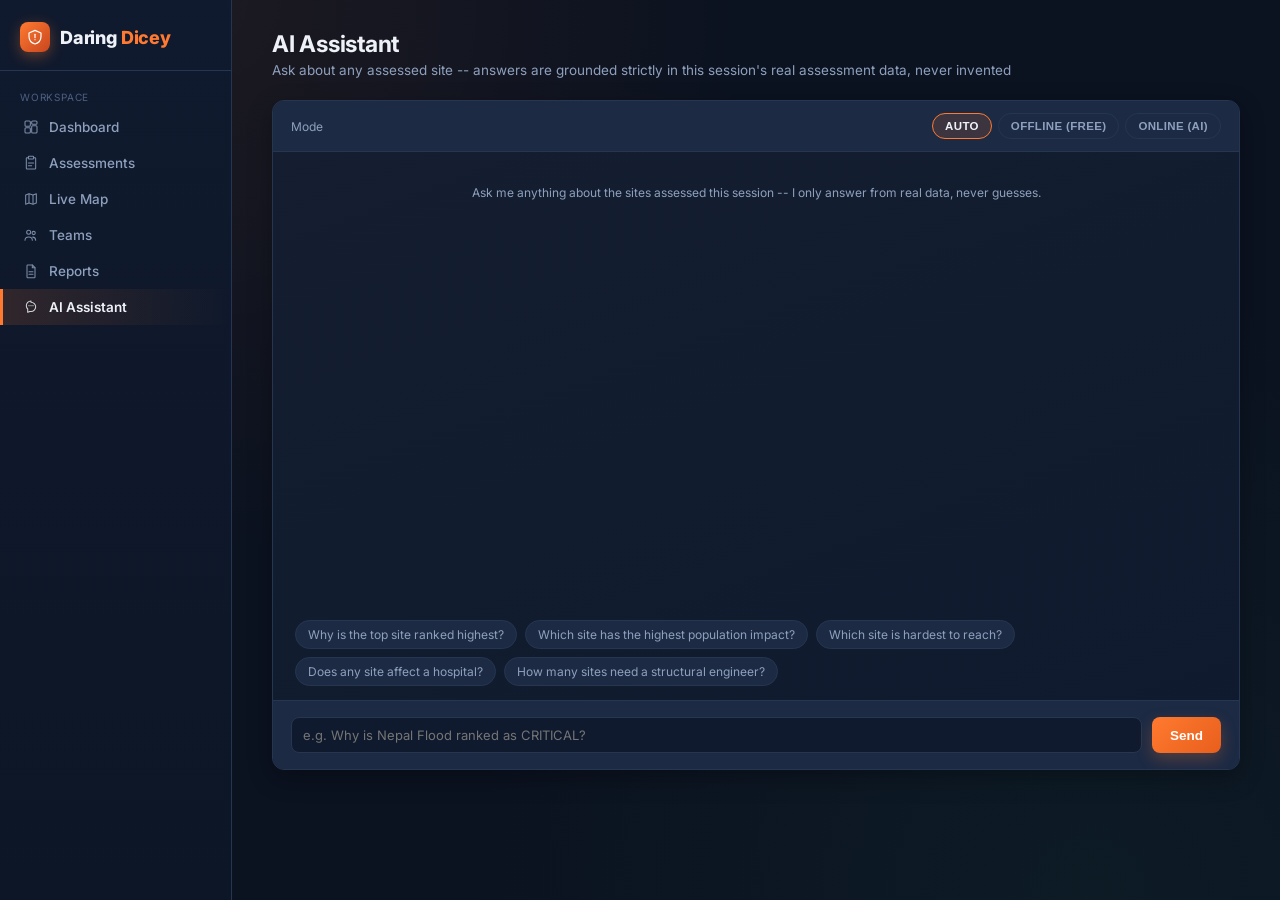
==== frontend/assistant.html @ 60b12856 "done" ====
<!DOCTYPE html>
<html lang="en">
<head>
<meta charset="UTF-8">
<title>AI Assistant -- Daring Dicey</title>
<link rel="preconnect" href="https://fonts.googleapis.com">
<link rel="preconnect" href="https://fonts.gstatic.com" crossorigin>
<link href="https://fonts.googleapis.com/css2?family=Inter:wght@400;500;600;700;800&display=swap" rel="stylesheet">
<link rel="stylesheet" href="css/style.css">
<style>
  .chat-shell {
    background: linear-gradient(160deg, var(--bg-panel), #101a2e);
    border: 1px solid var(--border);
    border-radius: var(--radius);
    box-shadow: var(--shadow);
    display: flex;
    flex-direction: column;
    height: calc(100vh - 230px);
    min-height: 420px;
    overflow: hidden;
  }
  .chat-toolbar {
    display: flex; align-items: center; justify-content: space-between;
    padding: 12px 18px; border-bottom: 1px solid var(--border);
    background: var(--bg-panel-light);
  }
  .chat-toolbar .modes { display: flex; gap: 6px; }
  .mode-btn {
    background: transparent; border: 1px solid var(--border); color: var(--text-secondary);
    padding: 6px 12px; font-size: 11.5px; font-weight: 700; text-transform: uppercase;
    letter-spacing: 0.03em; border-radius: 20px; cursor: pointer; box-shadow: none;
  }
  .mode-btn:hover { transform: none; box-shadow: none; border-color: #3a4c6e; }
  .mode-btn.active { background: rgba(255, 122, 48, 0.14); border-color: var(--accent-orange); color: var(--text-primary); }
  .chat-log {
    flex: 1; overflow-y: auto; padding: 20px 22px; display: flex; flex-direction: column; gap: 14px;
  }
  .msg { max-width: 78%; padding: 12px 15px; border-radius: 12px; font-size: 13.5px; line-height: 1.5; }
  .msg.user { align-self: flex-end; background: linear-gradient(135deg, var(--accent-orange), #e85f1c); color: white; border-bottom-right-radius: 3px; }
  .msg.bot { align-self: flex-start; background: var(--bg-panel-light); border: 1px solid var(--border); border-bottom-left-radius: 3px; }
  .msg.bot .meta { margin-top: 8px; padding-top: 8px; border-top: 1px solid var(--border); font-size: 11px; color: var(--text-secondary); }
  .msg.bot .meta .tag { display: inline-block; background: rgba(255,255,255,0.04); border: 1px solid var(--border); border-radius: 12px; padding: 2px 8px; margin: 3px 4px 0 0; }
  .msg.system { align-self: center; color: var(--text-secondary); font-size: 12px; text-align: center; max-width: 90%; }
  .chat-suggestions { display: flex; flex-wrap: wrap; gap: 8px; padding: 0 22px 14px 22px; }
  .suggestion-chip {
    background: var(--bg-panel-light); border: 1px solid var(--border); color: var(--text-secondary);
    padding: 6px 12px; border-radius: 20px; font-size: 12px; cursor: pointer; transition: border-color .15s ease, color .15s ease;
  }
  .suggestion-chip:hover { border-color: var(--accent-orange); color: var(--text-primary); }
  .chat-input-row { display: flex; gap: 10px; padding: 16px 18px; border-top: 1px solid var(--border); background: var(--bg-panel-light); }
  .chat-input-row input { flex: 1; margin: 0; }
  .chat-input-row button { flex-shrink: 0; margin: 0; }
  .typing-dots span { display: inline-block; width: 6px; height: 6px; border-radius: 50%; background: var(--text-secondary); margin-right: 3px; animation: blink 1.2s infinite ease-in-out; }
  .typing-dots span:nth-child(2) { animation-delay: 0.2s; }
  .typing-dots span:nth-child(3) { animation-delay: 0.4s; }
  @keyframes blink { 0%, 80%, 100% { opacity: 0.25; } 40% { opacity: 1; } }
</style>
</head>
<body>
  <div class="sidebar">
    <div class="brand"><div class="logo-icon"><svg viewBox="0 0 24 24" fill="none" xmlns="http://www.w3.org/2000/svg"><path d="M12 2L3 6V11C3 16.5 6.8 21.2 12 22.5C17.2 21.2 21 16.5 21 11V6L12 2Z" stroke="white" stroke-width="1.8" stroke-linejoin="round"/><path d="M12 8V13" stroke="white" stroke-width="1.8" stroke-linecap="round"/><circle cx="12" cy="16" r="0.9" fill="white"/></svg></div><div>Daring <span>Dicey</span></div></div>
    <div class="nav-section-label">Workspace</div>
    <a href="dashboard.html"><svg class="nav-icon" viewBox="0 0 24 24" fill="none" xmlns="http://www.w3.org/2000/svg"><rect x="3" y="3" width="8" height="8" rx="1.5" stroke="currentColor" stroke-width="1.6"/><rect x="13" y="3" width="8" height="5" rx="1.5" stroke="currentColor" stroke-width="1.6"/><rect x="13" y="10" width="8" height="11" rx="1.5" stroke="currentColor" stroke-width="1.6"/><rect x="3" y="13" width="8" height="8" rx="1.5" stroke="currentColor" stroke-width="1.6"/></svg><span>Dashboard</span></a>
    <a href="assessment.html"><svg class="nav-icon" viewBox="0 0 24 24" fill="none" xmlns="http://www.w3.org/2000/svg"><path d="M9 4H6a1 1 0 00-1 1v15a1 1 0 001 1h12a1 1 0 001-1V5a1 1 0 00-1-1h-3" stroke="currentColor" stroke-width="1.6"/><rect x="8" y="2" width="8" height="4" rx="1" stroke="currentColor" stroke-width="1.6"/><path d="M8 12h8M8 16h5" stroke="currentColor" stroke-width="1.6" stroke-linecap="round"/></svg><span>Assessments</span></a>
    <a href="map.html"><svg class="nav-icon" viewBox="0 0 24 24" fill="none" xmlns="http://www.w3.org/2000/svg"><path d="M9 4L4 6v14l5-2 6 2 5-2V4l-5 2-6-2z" stroke="currentColor" stroke-width="1.6" stroke-linejoin="round"/><path d="M9 4v14M15 6v14" stroke="currentColor" stroke-width="1.6"/></svg><span>Live Map</span></a>
    <a href="teams.html"><svg class="nav-icon" viewBox="0 0 24 24" fill="none" xmlns="http://www.w3.org/2000/svg"><circle cx="8.5" cy="8" r="3" stroke="currentColor" stroke-width="1.6"/><circle cx="16" cy="9" r="2.4" stroke="currentColor" stroke-width="1.6"/><path d="M3 20c0-3 2.5-5 5.5-5S14 17 14 20" stroke="currentColor" stroke-width="1.6" stroke-linecap="round"/><path d="M14.5 15.2c2.4.2 4.5 2 4.5 4.8" stroke="currentColor" stroke-width="1.6" stroke-linecap="round"/></svg><span>Teams</span></a>
    <a href="reports.html"><svg class="nav-icon" viewBox="0 0 24 24" fill="none" xmlns="http://www.w3.org/2000/svg"><path d="M7 3h7l4 4v14a1 1 0 01-1 1H7a1 1 0 01-1-1V4a1 1 0 011-1z" stroke="currentColor" stroke-width="1.6" stroke-linejoin="round"/><path d="M14 3v4h4M9 13h6M9 17h6" stroke="currentColor" stroke-width="1.6" stroke-linecap="round"/></svg><span>Reports</span></a>
    <a href="assistant.html" class="active"><svg class="nav-icon" viewBox="0 0 24 24" fill="none" xmlns="http://www.w3.org/2000/svg"><path d="M12 3a7 7 0 00-7 7c0 2 .8 3.7 2.1 5L7 20l3.2-1.4c.6.13 1.2.2 1.8.2a7 7 0 000-14z" stroke="currentColor" stroke-width="1.6" stroke-linejoin="round"/><circle cx="9" cy="10" r="0.9" fill="currentColor"/><circle cx="12" cy="10" r="0.9" fill="currentColor"/><circle cx="15" cy="10" r="0.9" fill="currentColor"/></svg><span>AI Assistant</span></a>
  </div>

  <div class="main">
    <div id="statusBanner" class="demo-banner" style="display:none;"></div>
    <h1>AI Assistant</h1>
    <div class="subtitle">Ask about any assessed site -- answers are grounded strictly in this session's real assessment data, never invented</div>

    <div class="chat-shell">
      <div class="chat-toolbar">
        <div style="font-size:12px; color:var(--text-secondary);">Mode</div>
        <div class="modes" id="modeButtons">
          <button type="button" class="mode-btn active" data-mode="auto">Auto</button>
          <button type="button" class="mode-btn" data-mode="offline">Offline (free)</button>
          <button type="button" class="mode-btn" data-mode="online">Online (AI)</button>
        </div>
      </div>
      <div class="chat-log" id="chatLog"></div>
      <div class="chat-suggestions" id="chatSuggestions"></div>
      <div class="chat-input-row">
        <input type="text" id="chatInput" placeholder="e.g. Why is Nepal Flood ranked as CRITICAL?">
        <button id="chatSendBtn">Send</button>
      </div>
    </div>
  </div>

  <script src="js/chat.js"></script>
</body>
</html>
---- frontend/css/style.css ----
:root {
  --bg-dark: #0b1220;
  --bg-panel: #141e30;
  --bg-panel-light: #1c2a44;
  --border: #263650;
  --text-primary: #eef2f8;
  --text-secondary: #8ea0bd;
  --accent-orange: #ff7a30;
  --accent-orange-light: #ff9a5c;
  --critical: #ef4b52;
  --high: #ff9f1c;
  --medium: #f0c93a;
  --low: #34c98f;
  --radius: 12px;
  --shadow: 0 8px 24px rgba(0, 0, 0, 0.28);
}

* { box-sizing: border-box; }

html { scroll-behavior: smooth; }

body {
  margin: 0;
  font-family: "Inter", -apple-system, "Segoe UI", Roboto, Arial, sans-serif;
  background:
    radial-gradient(circle at 15% 0%, rgba(255, 122, 48, 0.07), transparent 40%),
    radial-gradient(circle at 85% 100%, rgba(52, 201, 143, 0.05), transparent 45%),
    var(--bg-dark);
  color: var(--text-primary);
  display: flex;
  min-height: 100vh;
  -webkit-font-smoothing: antialiased;
}

/* ---------------- Sidebar ---------------- */

.sidebar {
  width: 232px;
  background: linear-gradient(180deg, #101a2e 0%, #0d1626 100%);
  border-right: 1px solid var(--border);
  padding: 22px 0 24px 0;
  flex-shrink: 0;
  position: sticky;
  top: 0;
  height: 100vh;
  overflow-y: auto;
}

.sidebar .brand {
  display: flex;
  align-items: center;
  gap: 10px;
  padding: 0 20px 18px 20px;
  font-weight: 800;
  font-size: 18px;
  letter-spacing: -0.01em;
  border-bottom: 1px solid var(--border);
  margin-bottom: 14px;
}

.sidebar .brand .logo-icon {
  width: 30px;
  height: 30px;
  flex-shrink: 0;
  border-radius: 8px;
  background: linear-gradient(135deg, var(--accent-orange), #c8461f);
  display: flex;
  align-items: center;
  justify-content: center;
  box-shadow: 0 4px 14px rgba(255, 122, 48, 0.35);
}

.sidebar .brand .logo-icon svg { width: 16px; height: 16px; }

.sidebar .brand span { color: var(--accent-orange); }

.sidebar .nav-section-label {
  font-size: 10px;
  text-transform: uppercase;
  letter-spacing: 0.08em;
  color: #4d5f80;
  padding: 6px 20px;
  margin-top: 4px;
}

.sidebar a {
  display: flex;
  align-items: center;
  gap: 10px;
  padding: 10px 20px;
  color: var(--text-secondary);
  text-decoration: none;
  font-size: 13.5px;
  font-weight: 500;
  border-left: 3px solid transparent;
  transition: background 0.15s ease, color 0.15s ease;
}

.sidebar a .nav-icon { width: 16px; height: 16px; flex-shrink: 0; opacity: 0.85; }

.sidebar a:hover {
  color: var(--text-primary);
  background: rgba(255, 255, 255, 0.03);
}

.sidebar a.active {
  color: var(--text-primary);
  background: linear-gradient(90deg, rgba(255, 122, 48, 0.14), transparent);
  border-left-color: var(--accent-orange);
  font-weight: 600;
}

/* ---------------- Main area ---------------- */

.main {
  flex: 1;
  padding: 30px 40px 60px 40px;
  max-width: 1240px;
}

h1 { font-size: 23px; margin: 0 0 4px 0; font-weight: 700; letter-spacing: -0.01em; }
.subtitle { color: var(--text-secondary); font-size: 13.5px; margin-bottom: 22px; }

.cards {
  display: grid;
  grid-template-columns: repeat(auto-fit, minmax(160px, 1fr));
  gap: 14px;
  margin-bottom: 28px;
}

.card {
  background: linear-gradient(160deg, var(--bg-panel), #101a2e);
  border: 1px solid var(--border);
  border-radius: var(--radius);
  padding: 18px 18px 16px 18px;
  box-shadow: var(--shadow);
  transition: transform 0.15s ease, border-color 0.15s ease;
  position: relative;
  overflow: hidden;
}

.card::before {
  content: "";
  position: absolute;
  top: 0; left: 0; right: 0;
  height: 3px;
  background: var(--accent-orange);
  opacity: 0.7;
}

.card:hover { transform: translateY(-2px); border-color: #3a4c6e; }

.card .label { font-size: 11.5px; color: var(--text-secondary); text-transform: uppercase; letter-spacing: .06em; font-weight: 600; }
.card .value { font-size: 30px; font-weight: 800; margin-top: 8px; letter-spacing: -0.01em; }

.panel {
  background: linear-gradient(160deg, var(--bg-panel), #101a2e);
  border: 1px solid var(--border);
  border-radius: var(--radius);
  padding: 22px;
  margin-bottom: 24px;
  box-shadow: var(--shadow);
}

.panel h2 {
  font-size: 13px; margin: 0 0 16px 0; color: var(--text-secondary);
  text-transform: uppercase; letter-spacing: .06em; font-weight: 700;
  display: flex; align-items: center; gap: 8px;
}

table { width: 100%; border-collapse: collapse; font-size: 13px; }
th {
  text-align: left; color: var(--text-secondary); font-weight: 600;
  padding: 10px 12px; border-bottom: 1px solid var(--border);
  font-size: 11.5px; text-transform: uppercase; letter-spacing: .03em;
}
td { padding: 11px 12px; border-bottom: 1px solid #1c2740; }
tr:hover td { background: rgba(255, 255, 255, 0.02); }

.badge {
  padding: 4px 12px; border-radius: 20px; font-size: 10.5px; font-weight: 800;
  color: #0b1220; display: inline-block; letter-spacing: 0.03em;
}
.badge.CRITICAL { background: var(--critical); color: white; box-shadow: 0 0 0 3px rgba(239, 75, 82, 0.18); }
.badge.HIGH { background: var(--high); box-shadow: 0 0 0 3px rgba(255, 159, 28, 0.16); }
.badge.MEDIUM { background: var(--medium); }
.badge.LOW { background: var(--low); }

button, .btn {
  background: linear-gradient(135deg, var(--accent-orange), #e85f1c);
  color: white;
  border: none;
  padding: 10px 18px;
  border-radius: 8px;
  font-size: 13.5px;
  font-weight: 700;
  cursor: pointer;
  box-shadow: 0 6px 16px rgba(255, 122, 48, 0.25);
  transition: transform 0.1s ease, box-shadow 0.15s ease, opacity 0.15s ease;
}
button:hover, .btn:hover { transform: translateY(-1px); box-shadow: 0 8px 20px rgba(255, 122, 48, 0.32); }
button:active, .btn:active { transform: translateY(0); }
button.secondary {
  background: var(--bg-panel-light); border: 1px solid var(--border); color: var(--text-primary);
  box-shadow: none;
}
button.secondary:hover { border-color: #3a4c6e; box-shadow: none; }

input, select, textarea {
  background: #101a2e;
  border: 1px solid var(--border);
  color: var(--text-primary);
  padding: 9px 11px;
  border-radius: 8px;
  font-size: 13px;
  width: 100%;
  transition: border-color 0.15s ease;
  font-family: inherit;
}
input:focus, select:focus, textarea:focus {
  outline: none; border-color: var(--accent-orange);
  box-shadow: 0 0 0 3px rgba(255, 122, 48, 0.15);
}

label { font-size: 11.5px; color: var(--text-secondary); display: block; margin-bottom: 5px; margin-top: 14px; font-weight: 600; text-transform: uppercase; letter-spacing: 0.03em; }

.form-grid { display: grid; grid-template-columns: 1fr 1fr; gap: 0 18px; }

.demo-banner {
  background: linear-gradient(90deg, rgba(255, 197, 66, 0.14), rgba(255, 197, 66, 0.04));
  border: 1px solid rgba(255, 197, 66, 0.3);
  color: #ffce6b;
  padding: 9px 16px;
  border-radius: 8px;
  font-size: 12px;
  font-weight: 600;
  margin-bottom: 20px;
  display: inline-flex;
  align-items: center;
  gap: 8px;
}
.demo-banner::before { content: "\25CF"; font-size: 9px; color: #ffce6b; }

.bar-row { display: flex; align-items: center; gap: 10px; margin-bottom: 8px; font-size: 12.5px; }
.bar-row .bar-label { width: 190px; color: var(--text-secondary); flex-shrink: 0; }
.bar-track { flex: 1; background: #101a2e; border-radius: 5px; height: 15px; overflow: hidden; border: 1px solid var(--border); }
.bar-fill {
  background: linear-gradient(90deg, var(--accent-orange), var(--accent-orange-light));
  height: 100%; border-radius: 5px 0 0 5px;
  transition: width 0.4s ease;
}
.bar-value { width: 44px; text-align: right; flex-shrink: 0; font-weight: 700; }

#uploadDrop {
  border: 2px dashed var(--border);
  border-radius: var(--radius);
  padding: 44px;
  text-align: center;
  color: var(--text-secondary);
  cursor: pointer;
  transition: border-color 0.15s ease, background 0.15s ease;
  background: rgba(255, 255, 255, 0.01);
}
#uploadDrop:hover { border-color: #3a4c6e; }
#uploadDrop.dragover { border-color: var(--accent-orange); color: var(--text-primary); background: rgba(255, 122, 48, 0.05); }

.status-pill {
  display: inline-flex; align-items: center; gap: 6px;
  font-size: 11px; font-weight: 700; padding: 4px 10px; border-radius: 20px;
  text-transform: uppercase; letter-spacing: 0.04em;
}
.status-pill.mock { background: rgba(255, 197, 66, 0.12); color: #ffce6b; border: 1px solid rgba(255, 197, 66, 0.3); }
.status-pill.live { background: rgba(52, 201, 143, 0.12); color: var(--low); border: 1px solid rgba(52, 201, 143, 0.3); }

::-webkit-scrollbar { width: 10px; height: 10px; }
::-webkit-scrollbar-track { background: transparent; }
::-webkit-scrollbar-thumb { background: #263650; border-radius: 6px; }
::-webkit-scrollbar-thumb:hover { background: #33456a; }

@media (max-width: 860px) {
  body { flex-direction: column; }
  .sidebar { width: 100%; height: auto; position: relative; }
  .main { padding: 22px; }
}
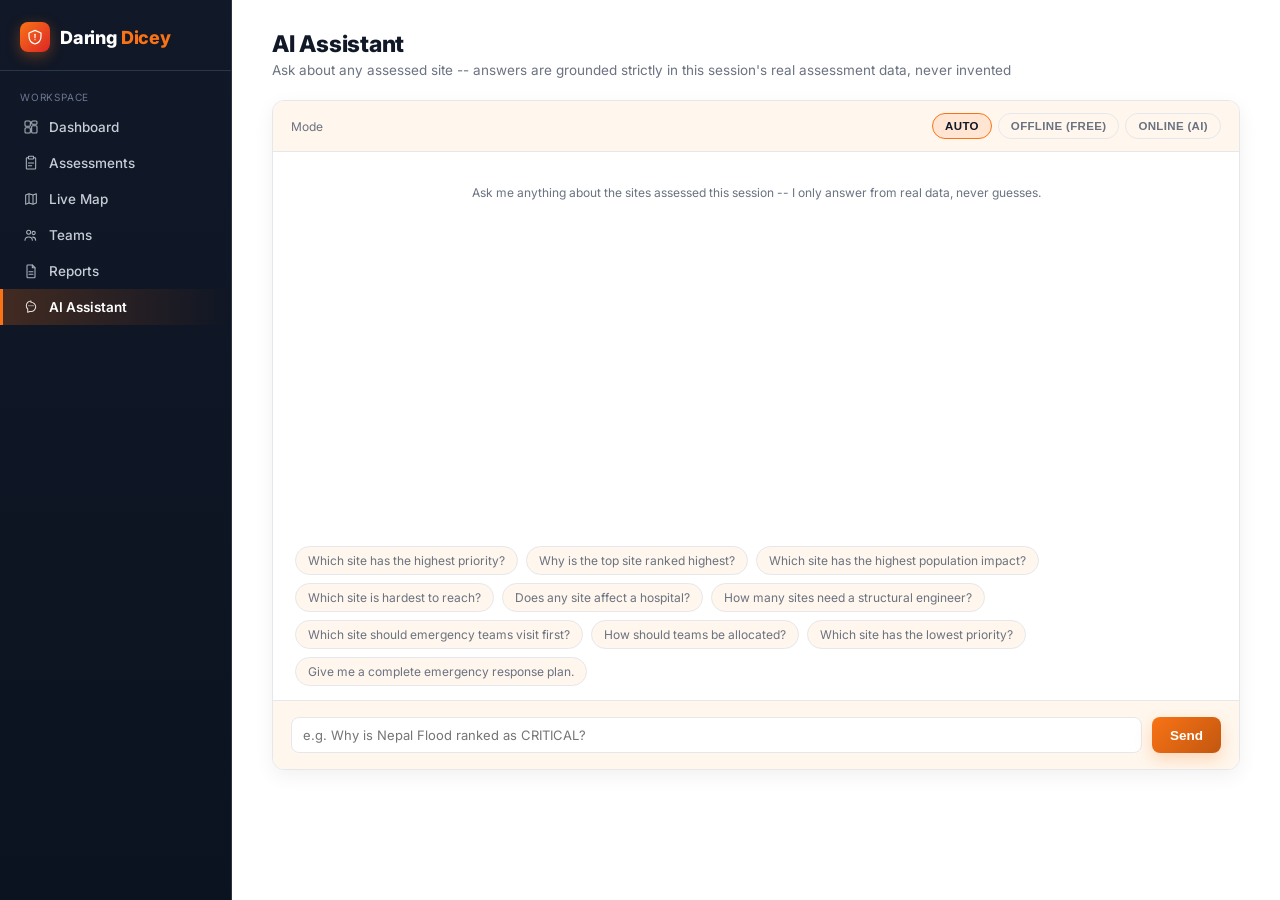
==== commit b59e1c9d: "6th commit" ====
--- a/frontend/assistant.html
+++ b/frontend/assistant.html
@@ -9,7 +9,7 @@
 <link rel="stylesheet" href="css/style.css">
 <style>
   .chat-shell {
-    background: linear-gradient(160deg, var(--bg-panel), #101a2e);
+    background: var(--bg-panel);
     border: 1px solid var(--border);
     border-radius: var(--radius);
     box-shadow: var(--shadow);
@@ -30,16 +30,16 @@
     padding: 6px 12px; font-size: 11.5px; font-weight: 700; text-transform: uppercase;
     letter-spacing: 0.03em; border-radius: 20px; cursor: pointer; box-shadow: none;
   }
-  .mode-btn:hover { transform: none; box-shadow: none; border-color: #3a4c6e; }
+  .mode-btn:hover { transform: none; box-shadow: none; border-color: var(--accent-orange-light); }
   .mode-btn.active { background: rgba(255, 122, 48, 0.14); border-color: var(--accent-orange); color: var(--text-primary); }
   .chat-log {
     flex: 1; overflow-y: auto; padding: 20px 22px; display: flex; flex-direction: column; gap: 14px;
   }
   .msg { max-width: 78%; padding: 12px 15px; border-radius: 12px; font-size: 13.5px; line-height: 1.5; }
-  .msg.user { align-self: flex-end; background: linear-gradient(135deg, var(--accent-orange), #e85f1c); color: white; border-bottom-right-radius: 3px; }
-  .msg.bot { align-self: flex-start; background: var(--bg-panel-light); border: 1px solid var(--border); border-bottom-left-radius: 3px; }
+  .msg.user { align-self: flex-end; background: linear-gradient(135deg, var(--accent-orange), var(--accent-orange-dark)); color: white; border-bottom-right-radius: 3px; }
+  .msg.bot { align-self: flex-start; background: var(--bg-page-tint); border: 1px solid var(--border); border-bottom-left-radius: 3px; color: var(--text-primary); }
   .msg.bot .meta { margin-top: 8px; padding-top: 8px; border-top: 1px solid var(--border); font-size: 11px; color: var(--text-secondary); }
-  .msg.bot .meta .tag { display: inline-block; background: rgba(255,255,255,0.04); border: 1px solid var(--border); border-radius: 12px; padding: 2px 8px; margin: 3px 4px 0 0; }
+  .msg.bot .meta .tag { display: inline-block; background: #FFFFFF; border: 1px solid var(--border); border-radius: 12px; padding: 2px 8px; margin: 3px 4px 0 0; }
   .msg.system { align-self: center; color: var(--text-secondary); font-size: 12px; text-align: center; max-width: 90%; }
   .chat-suggestions { display: flex; flex-wrap: wrap; gap: 8px; padding: 0 22px 14px 22px; }
   .suggestion-chip {
--- a/frontend/css/style.css
+++ b/frontend/css/style.css
@@ -1,18 +1,38 @@
 :root {
-  --bg-dark: #0b1220;
-  --bg-panel: #141e30;
-  --bg-panel-light: #1c2a44;
-  --border: #263650;
-  --text-primary: #eef2f8;
-  --text-secondary: #8ea0bd;
-  --accent-orange: #ff7a30;
-  --accent-orange-light: #ff9a5c;
-  --critical: #ef4b52;
-  --high: #ff9f1c;
-  --medium: #f0c93a;
-  --low: #34c98f;
+  /* -------- Daring Dicey palette: white + orange + red -------- */
+  /* ~70% white/light background, ~15% dark nav/text, ~10% orange,
+     ~5% red/status colors -- see project design spec. */
+  --bg-page: #FFFFFF;
+  --bg-page-tint: #FFF7ED;      /* very light orange, secondary background */
+  --bg-panel: #FFFFFF;          /* cards */
+  --bg-panel-soft: #FFF9F2;
+  --bg-input: #FFFFFF;
+  --border: #E5E7EB;
+  --border-soft: #F0E4D8;
+
+  --text-primary: #111827;      /* near-black headings/important text */
+  --text-secondary: #6B7280;    /* gray secondary info */
+
+  --accent-orange: #F97316;
+  --accent-orange-dark: #C2570F;
+  --accent-orange-light: #FDBA74;
+
+  --critical: #DC2626;          /* red */
+  --critical-dark: #991B1B;     /* dark red */
+  --high: #F97316;              /* orange-red for high */
+  --medium: #F59E0B;            /* orange for medium */
+  --low: #16A34A;               /* green for low/safe */
+
+  --bg-panel-light: #FFF7ED;    /* legacy alias, used by page-level <style> blocks -- light orange tint, not dark navy */
+  --nav-bg: #111827;            /* dark charcoal navigation */
+  --nav-bg-soft: #1F2937;
+  --nav-border: #2A3546;
+  --nav-text: #C7CDD8;
+  --nav-text-active: #FFFFFF;
+
   --radius: 12px;
-  --shadow: 0 8px 24px rgba(0, 0, 0, 0.28);
+  --shadow: 0 6px 20px rgba(17, 24, 39, 0.06);
+  --shadow-hover: 0 10px 28px rgba(17, 24, 39, 0.10);
 }
 
 * { box-sizing: border-box; }
@@ -22,22 +42,19 @@
 body {
   margin: 0;
   font-family: "Inter", -apple-system, "Segoe UI", Roboto, Arial, sans-serif;
-  background:
-    radial-gradient(circle at 15% 0%, rgba(255, 122, 48, 0.07), transparent 40%),
-    radial-gradient(circle at 85% 100%, rgba(52, 201, 143, 0.05), transparent 45%),
-    var(--bg-dark);
+  background: var(--bg-page);
   color: var(--text-primary);
   display: flex;
   min-height: 100vh;
   -webkit-font-smoothing: antialiased;
 }
 
-/* ---------------- Sidebar ---------------- */
+/* ---------------- Sidebar (dark charcoal nav, orange active indicator) ---------------- */
 
 .sidebar {
   width: 232px;
-  background: linear-gradient(180deg, #101a2e 0%, #0d1626 100%);
-  border-right: 1px solid var(--border);
+  background: linear-gradient(180deg, var(--nav-bg) 0%, #0B1220 100%);
+  border-right: 1px solid var(--nav-border);
   padding: 22px 0 24px 0;
   flex-shrink: 0;
   position: sticky;
@@ -54,8 +71,9 @@
   font-weight: 800;
   font-size: 18px;
   letter-spacing: -0.01em;
-  border-bottom: 1px solid var(--border);
+  border-bottom: 1px solid var(--nav-border);
   margin-bottom: 14px;
+  color: var(--nav-text-active);
 }
 
 .sidebar .brand .logo-icon {
@@ -63,11 +81,11 @@
   height: 30px;
   flex-shrink: 0;
   border-radius: 8px;
-  background: linear-gradient(135deg, var(--accent-orange), #c8461f);
+  background: linear-gradient(135deg, var(--accent-orange), var(--critical));
   display: flex;
   align-items: center;
   justify-content: center;
-  box-shadow: 0 4px 14px rgba(255, 122, 48, 0.35);
+  box-shadow: 0 4px 14px rgba(249, 115, 22, 0.35);
 }
 
 .sidebar .brand .logo-icon svg { width: 16px; height: 16px; }
@@ -78,7 +96,7 @@
   font-size: 10px;
   text-transform: uppercase;
   letter-spacing: 0.08em;
-  color: #4d5f80;
+  color: #6B7690;
   padding: 6px 20px;
   margin-top: 4px;
 }
@@ -88,7 +106,7 @@
   align-items: center;
   gap: 10px;
   padding: 10px 20px;
-  color: var(--text-secondary);
+  color: var(--nav-text);
   text-decoration: none;
   font-size: 13.5px;
   font-weight: 500;
@@ -99,26 +117,27 @@
 .sidebar a .nav-icon { width: 16px; height: 16px; flex-shrink: 0; opacity: 0.85; }
 
 .sidebar a:hover {
-  color: var(--text-primary);
-  background: rgba(255, 255, 255, 0.03);
+  color: var(--nav-text-active);
+  background: rgba(255, 255, 255, 0.05);
 }
 
 .sidebar a.active {
-  color: var(--text-primary);
-  background: linear-gradient(90deg, rgba(255, 122, 48, 0.14), transparent);
+  color: var(--nav-text-active);
+  background: linear-gradient(90deg, rgba(249, 115, 22, 0.22), transparent);
   border-left-color: var(--accent-orange);
   font-weight: 600;
 }
 
-/* ---------------- Main area ---------------- */
+/* ---------------- Main area (white background) ---------------- */
 
 .main {
   flex: 1;
   padding: 30px 40px 60px 40px;
   max-width: 1240px;
-}
-
-h1 { font-size: 23px; margin: 0 0 4px 0; font-weight: 700; letter-spacing: -0.01em; }
+  background: var(--bg-page);
+}
+
+h1 { font-size: 23px; margin: 0 0 4px 0; font-weight: 800; letter-spacing: -0.01em; color: var(--text-primary); }
 .subtitle { color: var(--text-secondary); font-size: 13.5px; margin-bottom: 22px; }
 
 .cards {
@@ -129,12 +148,12 @@
 }
 
 .card {
-  background: linear-gradient(160deg, var(--bg-panel), #101a2e);
+  background: var(--bg-panel);
   border: 1px solid var(--border);
   border-radius: var(--radius);
   padding: 18px 18px 16px 18px;
   box-shadow: var(--shadow);
-  transition: transform 0.15s ease, border-color 0.15s ease;
+  transition: transform 0.15s ease, border-color 0.15s ease, box-shadow 0.15s ease;
   position: relative;
   overflow: hidden;
 }
@@ -145,16 +164,25 @@
   top: 0; left: 0; right: 0;
   height: 3px;
   background: var(--accent-orange);
-  opacity: 0.7;
-}
-
-.card:hover { transform: translateY(-2px); border-color: #3a4c6e; }
-
-.card .label { font-size: 11.5px; color: var(--text-secondary); text-transform: uppercase; letter-spacing: .06em; font-weight: 600; }
-.card .value { font-size: 30px; font-weight: 800; margin-top: 8px; letter-spacing: -0.01em; }
+}
+
+.card:hover { transform: translateY(-2px); border-color: var(--accent-orange-light); box-shadow: var(--shadow-hover); }
+
+/* Risk-specific card accents -- e.g. the CRITICAL / HIGH stat cards on the
+   dashboard should read as red / orange at a glance, not all-orange. */
+.card.critical::before { background: var(--critical); }
+.card.high::before { background: var(--high); }
+.card.medium::before { background: var(--medium); }
+.card.low::before { background: var(--low); }
+.card.critical .value { color: var(--critical); }
+.card.high .value { color: var(--high); }
+.card.low .value { color: var(--low); }
+
+.card .label { font-size: 11.5px; color: var(--text-secondary); text-transform: uppercase; letter-spacing: .06em; font-weight: 700; }
+.card .value { font-size: 30px; font-weight: 800; margin-top: 8px; letter-spacing: -0.01em; color: var(--text-primary); }
 
 .panel {
-  background: linear-gradient(160deg, var(--bg-panel), #101a2e);
+  background: var(--bg-panel);
   border: 1px solid var(--border);
   border-radius: var(--radius);
   padding: 22px;
@@ -163,31 +191,32 @@
 }
 
 .panel h2 {
-  font-size: 13px; margin: 0 0 16px 0; color: var(--text-secondary);
-  text-transform: uppercase; letter-spacing: .06em; font-weight: 700;
+  font-size: 13px; margin: 0 0 16px 0; color: var(--text-primary);
+  text-transform: uppercase; letter-spacing: .06em; font-weight: 800;
   display: flex; align-items: center; gap: 8px;
 }
 
 table { width: 100%; border-collapse: collapse; font-size: 13px; }
 th {
-  text-align: left; color: var(--text-secondary); font-weight: 600;
+  text-align: left; color: var(--text-secondary); font-weight: 700;
   padding: 10px 12px; border-bottom: 1px solid var(--border);
   font-size: 11.5px; text-transform: uppercase; letter-spacing: .03em;
-}
-td { padding: 11px 12px; border-bottom: 1px solid #1c2740; }
-tr:hover td { background: rgba(255, 255, 255, 0.02); }
+  background: var(--bg-page-tint);
+}
+td { padding: 11px 12px; border-bottom: 1px solid var(--border); color: var(--text-primary); }
+tr:hover td { background: var(--bg-page-tint); }
 
 .badge {
   padding: 4px 12px; border-radius: 20px; font-size: 10.5px; font-weight: 800;
-  color: #0b1220; display: inline-block; letter-spacing: 0.03em;
-}
-.badge.CRITICAL { background: var(--critical); color: white; box-shadow: 0 0 0 3px rgba(239, 75, 82, 0.18); }
-.badge.HIGH { background: var(--high); box-shadow: 0 0 0 3px rgba(255, 159, 28, 0.16); }
-.badge.MEDIUM { background: var(--medium); }
-.badge.LOW { background: var(--low); }
+  color: white; display: inline-block; letter-spacing: 0.03em;
+}
+.badge.CRITICAL { background: var(--critical); box-shadow: 0 0 0 3px rgba(220, 38, 38, 0.15); }
+.badge.HIGH { background: var(--high); box-shadow: 0 0 0 3px rgba(249, 115, 22, 0.14); }
+.badge.MEDIUM { background: var(--medium); box-shadow: 0 0 0 3px rgba(245, 158, 11, 0.14); }
+.badge.LOW { background: var(--low); box-shadow: 0 0 0 3px rgba(22, 163, 74, 0.14); }
 
 button, .btn {
-  background: linear-gradient(135deg, var(--accent-orange), #e85f1c);
+  background: linear-gradient(135deg, var(--accent-orange), var(--accent-orange-dark));
   color: white;
   border: none;
   padding: 10px 18px;
@@ -195,19 +224,23 @@
   font-size: 13.5px;
   font-weight: 700;
   cursor: pointer;
-  box-shadow: 0 6px 16px rgba(255, 122, 48, 0.25);
+  box-shadow: 0 6px 16px rgba(249, 115, 22, 0.25);
   transition: transform 0.1s ease, box-shadow 0.15s ease, opacity 0.15s ease;
 }
-button:hover, .btn:hover { transform: translateY(-1px); box-shadow: 0 8px 20px rgba(255, 122, 48, 0.32); }
+button:hover, .btn:hover { transform: translateY(-1px); box-shadow: 0 8px 20px rgba(249, 115, 22, 0.32); }
 button:active, .btn:active { transform: translateY(0); }
 button.secondary {
-  background: var(--bg-panel-light); border: 1px solid var(--border); color: var(--text-primary);
+  background: var(--bg-panel); border: 1px solid var(--border); color: var(--text-primary);
   box-shadow: none;
 }
-button.secondary:hover { border-color: #3a4c6e; box-shadow: none; }
+button.secondary:hover { border-color: var(--accent-orange-light); box-shadow: none; }
+button.danger {
+  background: linear-gradient(135deg, var(--critical), var(--critical-dark));
+  box-shadow: 0 6px 16px rgba(220, 38, 38, 0.25);
+}
 
 input, select, textarea {
-  background: #101a2e;
+  background: var(--bg-input);
   border: 1px solid var(--border);
   color: var(--text-primary);
   padding: 9px 11px;
@@ -219,37 +252,42 @@
 }
 input:focus, select:focus, textarea:focus {
   outline: none; border-color: var(--accent-orange);
-  box-shadow: 0 0 0 3px rgba(255, 122, 48, 0.15);
-}
-
-label { font-size: 11.5px; color: var(--text-secondary); display: block; margin-bottom: 5px; margin-top: 14px; font-weight: 600; text-transform: uppercase; letter-spacing: 0.03em; }
+  box-shadow: 0 0 0 3px rgba(249, 115, 22, 0.15);
+}
+
+label { font-size: 11.5px; color: var(--text-secondary); display: block; margin-bottom: 5px; margin-top: 14px; font-weight: 700; text-transform: uppercase; letter-spacing: 0.03em; }
 
 .form-grid { display: grid; grid-template-columns: 1fr 1fr; gap: 0 18px; }
 
 .demo-banner {
-  background: linear-gradient(90deg, rgba(255, 197, 66, 0.14), rgba(255, 197, 66, 0.04));
-  border: 1px solid rgba(255, 197, 66, 0.3);
-  color: #ffce6b;
+  background: var(--bg-page-tint);
+  border: 1px solid var(--accent-orange-light);
+  color: var(--accent-orange-dark);
   padding: 9px 16px;
   border-radius: 8px;
   font-size: 12px;
-  font-weight: 600;
+  font-weight: 700;
   margin-bottom: 20px;
   display: inline-flex;
   align-items: center;
   gap: 8px;
 }
-.demo-banner::before { content: "\25CF"; font-size: 9px; color: #ffce6b; }
+.demo-banner::before { content: "\25CF"; font-size: 9px; color: var(--accent-orange); }
 
 .bar-row { display: flex; align-items: center; gap: 10px; margin-bottom: 8px; font-size: 12.5px; }
 .bar-row .bar-label { width: 190px; color: var(--text-secondary); flex-shrink: 0; }
-.bar-track { flex: 1; background: #101a2e; border-radius: 5px; height: 15px; overflow: hidden; border: 1px solid var(--border); }
+.bar-track { flex: 1; background: var(--bg-page-tint); border-radius: 5px; height: 15px; overflow: hidden; border: 1px solid var(--border); }
 .bar-fill {
   background: linear-gradient(90deg, var(--accent-orange), var(--accent-orange-light));
   height: 100%; border-radius: 5px 0 0 5px;
   transition: width 0.4s ease;
 }
-.bar-value { width: 44px; text-align: right; flex-shrink: 0; font-weight: 700; }
+/* Risk-colored bar fills, so a critical factor reads red not orange */
+.bar-fill.critical { background: linear-gradient(90deg, var(--critical-dark), var(--critical)); }
+.bar-fill.high { background: linear-gradient(90deg, var(--critical), var(--high)); }
+.bar-fill.medium { background: linear-gradient(90deg, var(--high), var(--medium)); }
+.bar-fill.low { background: linear-gradient(90deg, var(--low), #34D399); }
+.bar-value { width: 44px; text-align: right; flex-shrink: 0; font-weight: 700; color: var(--text-primary); }
 
 #uploadDrop {
   border: 2px dashed var(--border);
@@ -259,23 +297,23 @@
   color: var(--text-secondary);
   cursor: pointer;
   transition: border-color 0.15s ease, background 0.15s ease;
-  background: rgba(255, 255, 255, 0.01);
-}
-#uploadDrop:hover { border-color: #3a4c6e; }
-#uploadDrop.dragover { border-color: var(--accent-orange); color: var(--text-primary); background: rgba(255, 122, 48, 0.05); }
+  background: var(--bg-page-tint);
+}
+#uploadDrop:hover { border-color: var(--accent-orange-light); }
+#uploadDrop.dragover { border-color: var(--accent-orange); color: var(--text-primary); background: rgba(249, 115, 22, 0.06); }
 
 .status-pill {
   display: inline-flex; align-items: center; gap: 6px;
   font-size: 11px; font-weight: 700; padding: 4px 10px; border-radius: 20px;
   text-transform: uppercase; letter-spacing: 0.04em;
 }
-.status-pill.mock { background: rgba(255, 197, 66, 0.12); color: #ffce6b; border: 1px solid rgba(255, 197, 66, 0.3); }
-.status-pill.live { background: rgba(52, 201, 143, 0.12); color: var(--low); border: 1px solid rgba(52, 201, 143, 0.3); }
+.status-pill.mock { background: rgba(245, 158, 11, 0.12); color: var(--medium); border: 1px solid rgba(245, 158, 11, 0.3); }
+.status-pill.live { background: rgba(22, 163, 74, 0.12); color: var(--low); border: 1px solid rgba(22, 163, 74, 0.3); }
 
 ::-webkit-scrollbar { width: 10px; height: 10px; }
 ::-webkit-scrollbar-track { background: transparent; }
-::-webkit-scrollbar-thumb { background: #263650; border-radius: 6px; }
-::-webkit-scrollbar-thumb:hover { background: #33456a; }
+::-webkit-scrollbar-thumb { background: #D9DEE6; border-radius: 6px; }
+::-webkit-scrollbar-thumb:hover { background: var(--accent-orange-light); }
 
 @media (max-width: 860px) {
   body { flex-direction: column; }
